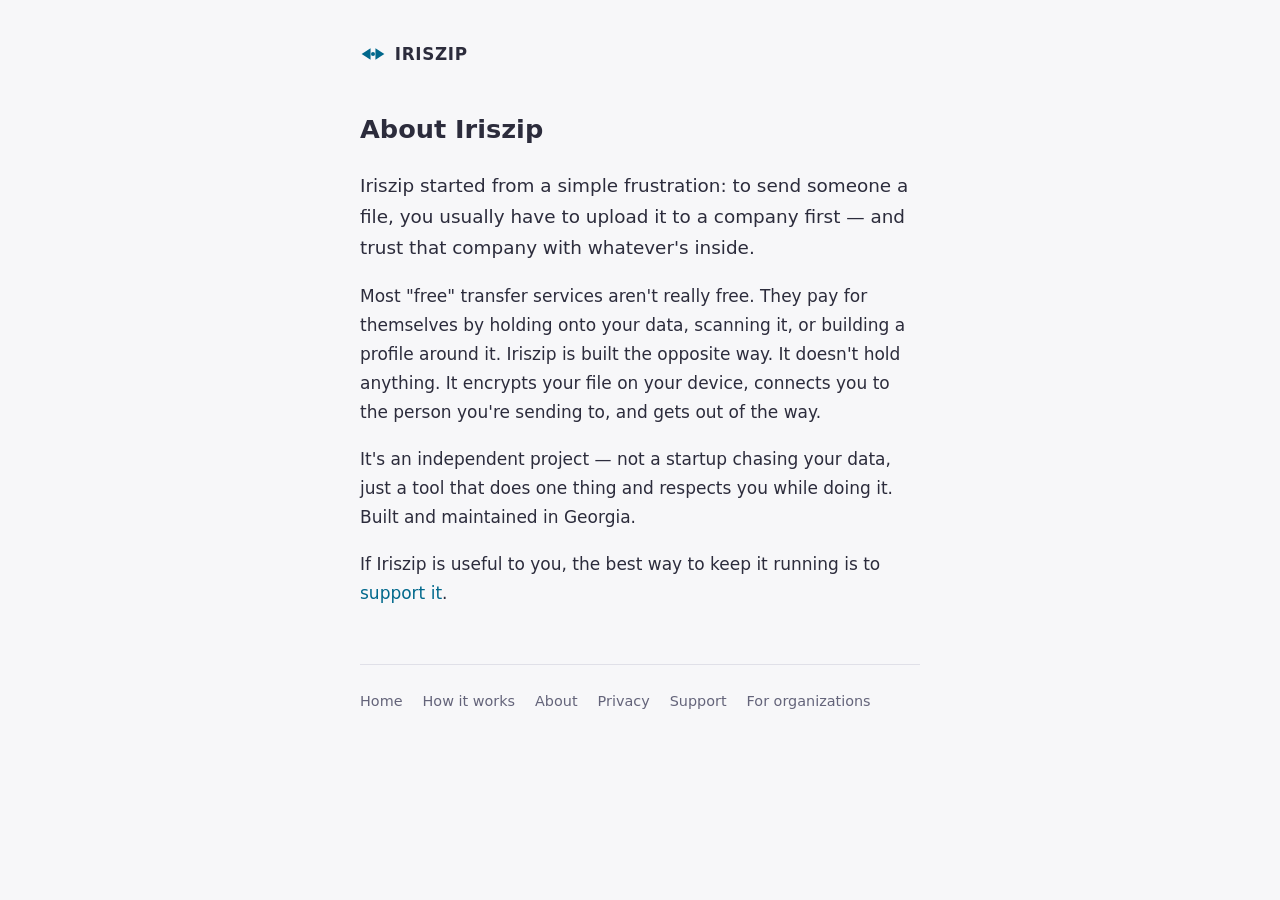
==== client/about.html @ 078b7ab5 "about, privacy, how-it-works and organisations pages" ====
<!doctype html>
<html lang="en">
<head>
    <meta charset="utf-8">
    <meta name="viewport" content="width=device-width, initial-scale=1, viewport-fit=cover">
    <title>About Iriszip</title>
    <link rel="icon" type="image/svg+xml" href="favicon.svg">
    <meta name="description" content="About Iriszip — an independent, privacy-first file transfer project.">
    <link rel="stylesheet" href="pages.css">
</head>
<body>
<div class="pg-wrap">

    <a class="pg-head" href="index.html" aria-label="Iriszip home">
        <svg viewBox="0 0 32 32" fill="none" aria-hidden="true">
            <path d="M2 16 L13 9 L13 23 Z" fill="currentColor"/>
            <path d="M30 16 L19 9 L19 23 Z" fill="currentColor"/>
            <circle cx="16" cy="16" r="2.5" fill="currentColor"/>
        </svg>
        <span class="pg-head-text">IRISZIP</span>
    </a>

    <h1>About Iriszip</h1>

    <p class="pg-lead">
        Iriszip started from a simple frustration: to send someone a file, you
        usually have to upload it to a company first &mdash; and trust that company
        with whatever's inside.
    </p>

    <p>
        Most "free" transfer services aren't really free. They pay for themselves
        by holding onto your data, scanning it, or building a profile around it.
        Iriszip is built the opposite way. It doesn't hold anything. It encrypts
        your file on your device, connects you to the person you're sending to, and
        gets out of the way.
    </p>

    <p>
        It's an independent project &mdash; not a startup chasing your data, just a
        tool that does one thing and respects you while doing it. Built and
        maintained in Georgia.
    </p>

    <p>
        If Iriszip is useful to you, the best way to keep it running is to
        <a href="donate.html">support it</a>.
    </p>

    <nav class="pg-foot">
        <a href="index.html">Home</a>
        <a href="security.html">How it works</a>
        <a href="about.html">About</a>
        <a href="privacy.html">Privacy</a>
        <a href="donate.html">Support</a>
        <a href="organizations.html">For organizations</a>
    </nav>

</div>
</body>
</html>
---- client/pages.css ----
/* ═══════════════════════════════════════════════════════════════════
   Iriszip — pages.css
   Shared styles for the static content pages (about, security, privacy,
   donate, organizations). No JavaScript. Calm palette: one background,
   one text colour, one accent. Mirrors the app's tokens + dark theme.
   ═══════════════════════════════════════════════════════════════════ */

:root {
  --pg-bg:      #F7F7F9;   /* page background */
  --pg-fg:      #2C2C3C;   /* body text       */
  --pg-muted:   #64647A;   /* secondary text  */
  --pg-line:    #E0E0E8;   /* hairlines       */
  --pg-accent:  #01688c;   /* links           */

  --pg-font: system-ui, -apple-system, BlinkMacSystemFont,
             "Segoe UI", "Segoe UI Variable", sans-serif;
  --pg-max:  38rem;
}

@media (prefers-color-scheme: dark) {
  :root {
    --pg-bg:     #0C0C18;
    --pg-fg:     #E8E8F0;
    --pg-muted:  #8080A0;
    --pg-line:   #222232;
    --pg-accent: #4FB6D6;
  }
}

* { box-sizing: border-box; }

html { -webkit-text-size-adjust: 100%; }

body {
  margin: 0;
  background: var(--pg-bg);
  color: var(--pg-fg);
  font-family: var(--pg-font);
  font-size: 1.0625rem;
  line-height: 1.7;
  -webkit-font-smoothing: antialiased;
  text-rendering: optimizeLegibility;
}

.pg-wrap {
  max-width: var(--pg-max);
  margin: 0 auto;
  padding: 2.5rem 1.5rem 3.5rem;
}

/* ── Header / wordmark ──────────────────────────────────────────── */
.pg-head {
  display: flex;
  align-items: center;
  gap: 0.55rem;
  margin-bottom: 2.75rem;
  text-decoration: none;
  color: var(--pg-fg);
}

.pg-head svg { width: 26px; height: 26px; color: var(--pg-accent); }

.pg-head-text {
  font-weight: 600;
  letter-spacing: 0.04em;
  font-size: 1.05rem;
}

/* ── Typography ─────────────────────────────────────────────────── */
h1 {
  font-size: 1.6rem;
  font-weight: 650;
  line-height: 1.3;
  margin: 0 0 1.5rem;
}

h2 {
  font-size: 1.15rem;
  font-weight: 600;
  margin: 2.25rem 0 0.5rem;
}

p { margin: 0 0 1.15rem; }

.pg-lead { font-size: 1.15rem; }

.pg-muted { color: var(--pg-muted); }

a { color: var(--pg-accent); text-decoration: none; }
a:hover { text-decoration: underline; }

ul { padding-left: 1.2rem; margin: 0 0 1.15rem; }
li { margin-bottom: 0.6rem; }

strong { font-weight: 650; }

hr {
  border: 0;
  border-top: 1px solid var(--pg-line);
  margin: 2.5rem 0;
}

/* ── Donate buttons ─────────────────────────────────────────────── */
.pg-btn-row {
  display: flex;
  flex-wrap: wrap;
  gap: 0.75rem;
  margin: 1.5rem 0 0.5rem;
}

.pg-btn {
  display: inline-block;
  padding: 0.7rem 1.4rem;
  border: 1px solid var(--pg-accent);
  border-radius: 0.5rem;
  font-weight: 600;
  color: var(--pg-accent);
  text-decoration: none;
}

.pg-btn--solid {
  background: var(--pg-accent);
  color: #fff;
}

.pg-btn:hover { text-decoration: none; opacity: 0.88; }

/* ── Footer nav ─────────────────────────────────────────────────── */
.pg-foot {
  margin-top: 3.5rem;
  padding-top: 1.5rem;
  border-top: 1px solid var(--pg-line);
  display: flex;
  flex-wrap: wrap;
  gap: 0.5rem 1.25rem;
  font-size: 0.9rem;
}

.pg-foot a { color: var(--pg-muted); }
.pg-foot a:hover { color: var(--pg-accent); }
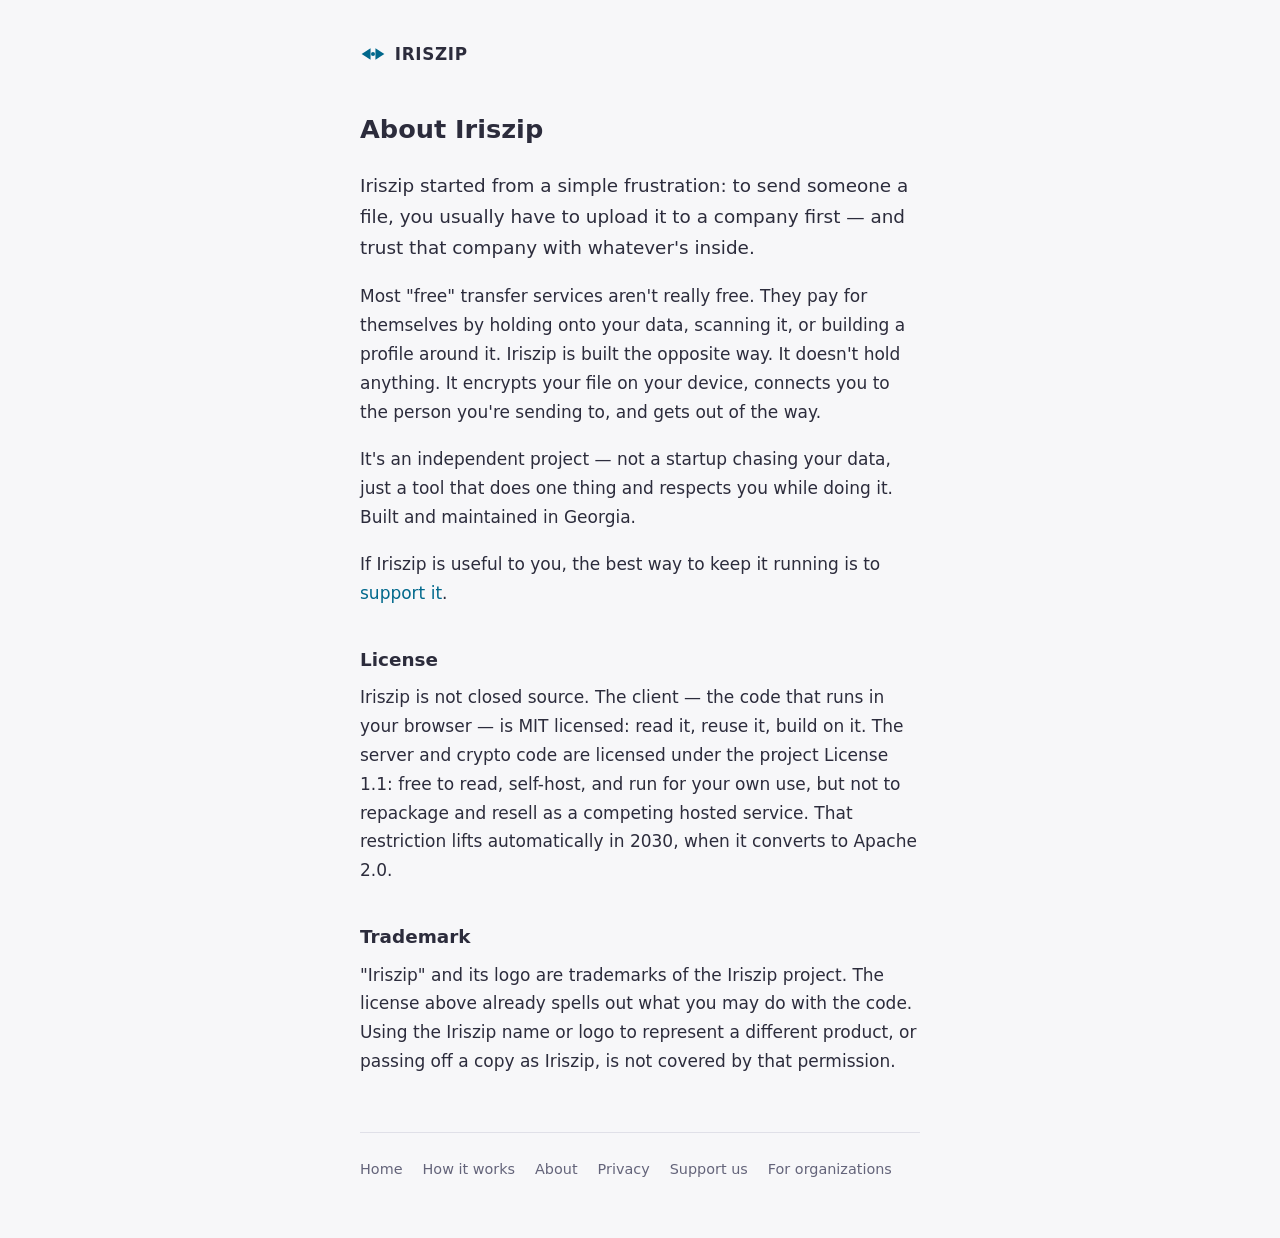
==== commit 0a92f21d: "docker self-hosting, verified on two devices" ====
--- a/client/about.html
+++ b/client/about.html
@@ -47,12 +47,32 @@
         <a href="donate.html">support it</a>.
     </p>
 
+    <h2>License</h2>
+
+    <p>
+        Iriszip is not closed source. The client &mdash; the code
+        that runs in your browser &mdash; is MIT licensed: read it, reuse it, build
+        on it. The server and crypto code are licensed under the project
+        License 1.1: free to read, self-host, and run for your own use, but not to
+        repackage and resell as a competing hosted service. That restriction lifts
+        automatically in 2030, when it converts to Apache 2.0.
+    </p>
+
+    <h2>Trademark</h2>
+
+    <p>
+        "Iriszip" and its logo are trademarks of the Iriszip project. The license
+        above already spells out what you may do with the code. Using the Iriszip
+        name or logo to represent a different product, or passing off a copy as
+        Iriszip, is not covered by that permission.
+    </p>
+
     <nav class="pg-foot">
         <a href="index.html">Home</a>
         <a href="security.html">How it works</a>
         <a href="about.html">About</a>
         <a href="privacy.html">Privacy</a>
-        <a href="donate.html">Support</a>
+        <a href="donate.html">Support us</a>
         <a href="organizations.html">For organizations</a>
     </nav>
 
--- a/client/pages.css
+++ b/client/pages.css
@@ -125,6 +125,29 @@
 
 .pg-btn:hover { text-decoration: none; opacity: 0.88; }
 
+.pg-note { margin-top: 1.25rem; }
+
+/* ── Crypto address blocks ──────────────────────────────────────── */
+.pg-addr {
+  margin: 0 0 1.25rem;
+  padding: 0.9rem 1.1rem;
+  border: 1px solid var(--pg-line);
+  border-radius: 0.5rem;
+}
+
+.pg-addr dt {
+  font-weight: 650;
+  margin-bottom: 0.35rem;
+}
+
+.pg-addr dd {
+  margin: 0;
+  font-family: ui-monospace, SFMono-Regular, Menlo, Consolas, monospace;
+  font-size: 0.92rem;
+  word-break: break-all;
+  color: var(--pg-muted);
+}
+
 /* ── Footer nav ─────────────────────────────────────────────────── */
 .pg-foot {
   margin-top: 3.5rem;
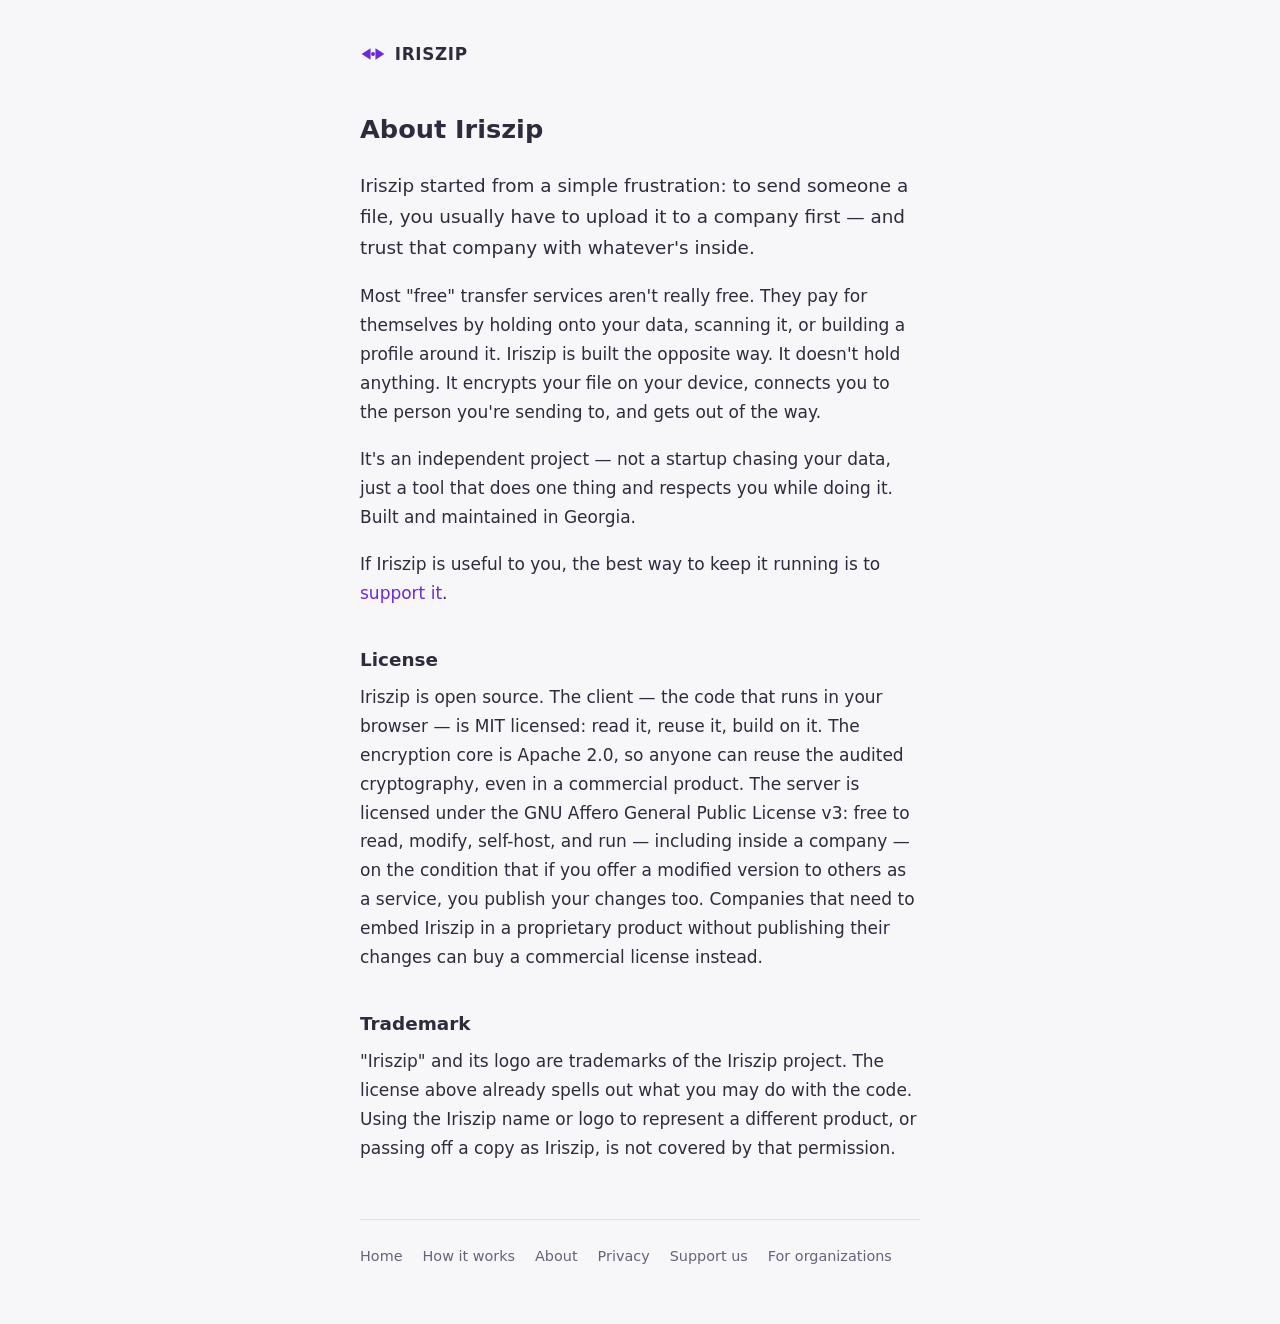
==== commit 552cbbc0: "v1.0.0 — agpl-3.0 server, apache-2.0 crypto, mit client" ====
--- a/client/about.html
+++ b/client/about.html
@@ -50,12 +50,15 @@
     <h2>License</h2>
 
     <p>
-        Iriszip is not closed source. The client &mdash; the code
-        that runs in your browser &mdash; is MIT licensed: read it, reuse it, build
-        on it. The server and crypto code are licensed under the project
-        License 1.1: free to read, self-host, and run for your own use, but not to
-        repackage and resell as a competing hosted service. That restriction lifts
-        automatically in 2030, when it converts to Apache 2.0.
+        Iriszip is open source. The client &mdash; the code that runs in your
+        browser &mdash; is MIT licensed: read it, reuse it, build on it. The
+        encryption core is Apache 2.0, so anyone can reuse the audited
+        cryptography, even in a commercial product. The server is licensed under
+        the GNU Affero General Public License v3: free to read, modify, self-host,
+        and run &mdash; including inside a company &mdash; on the condition that if
+        you offer a modified version to others as a service, you publish your
+        changes too. Companies that need to embed Iriszip in a proprietary product
+        without publishing their changes can buy a commercial license instead.
     </p>
 
     <h2>Trademark</h2>
--- a/client/pages.css
+++ b/client/pages.css
@@ -10,7 +10,7 @@
   --pg-fg:      #2C2C3C;   /* body text       */
   --pg-muted:   #64647A;   /* secondary text  */
   --pg-line:    #E0E0E8;   /* hairlines       */
-  --pg-accent:  #01688c;   /* links           */
+  --pg-accent:  #6D28D9;   /* links           */
 
   --pg-font: system-ui, -apple-system, BlinkMacSystemFont,
              "Segoe UI", "Segoe UI Variable", sans-serif;
@@ -23,7 +23,7 @@
     --pg-fg:     #E8E8F0;
     --pg-muted:  #8080A0;
     --pg-line:   #222232;
-    --pg-accent: #4FB6D6;
+    --pg-accent: #A78BFA;
   }
 }
 
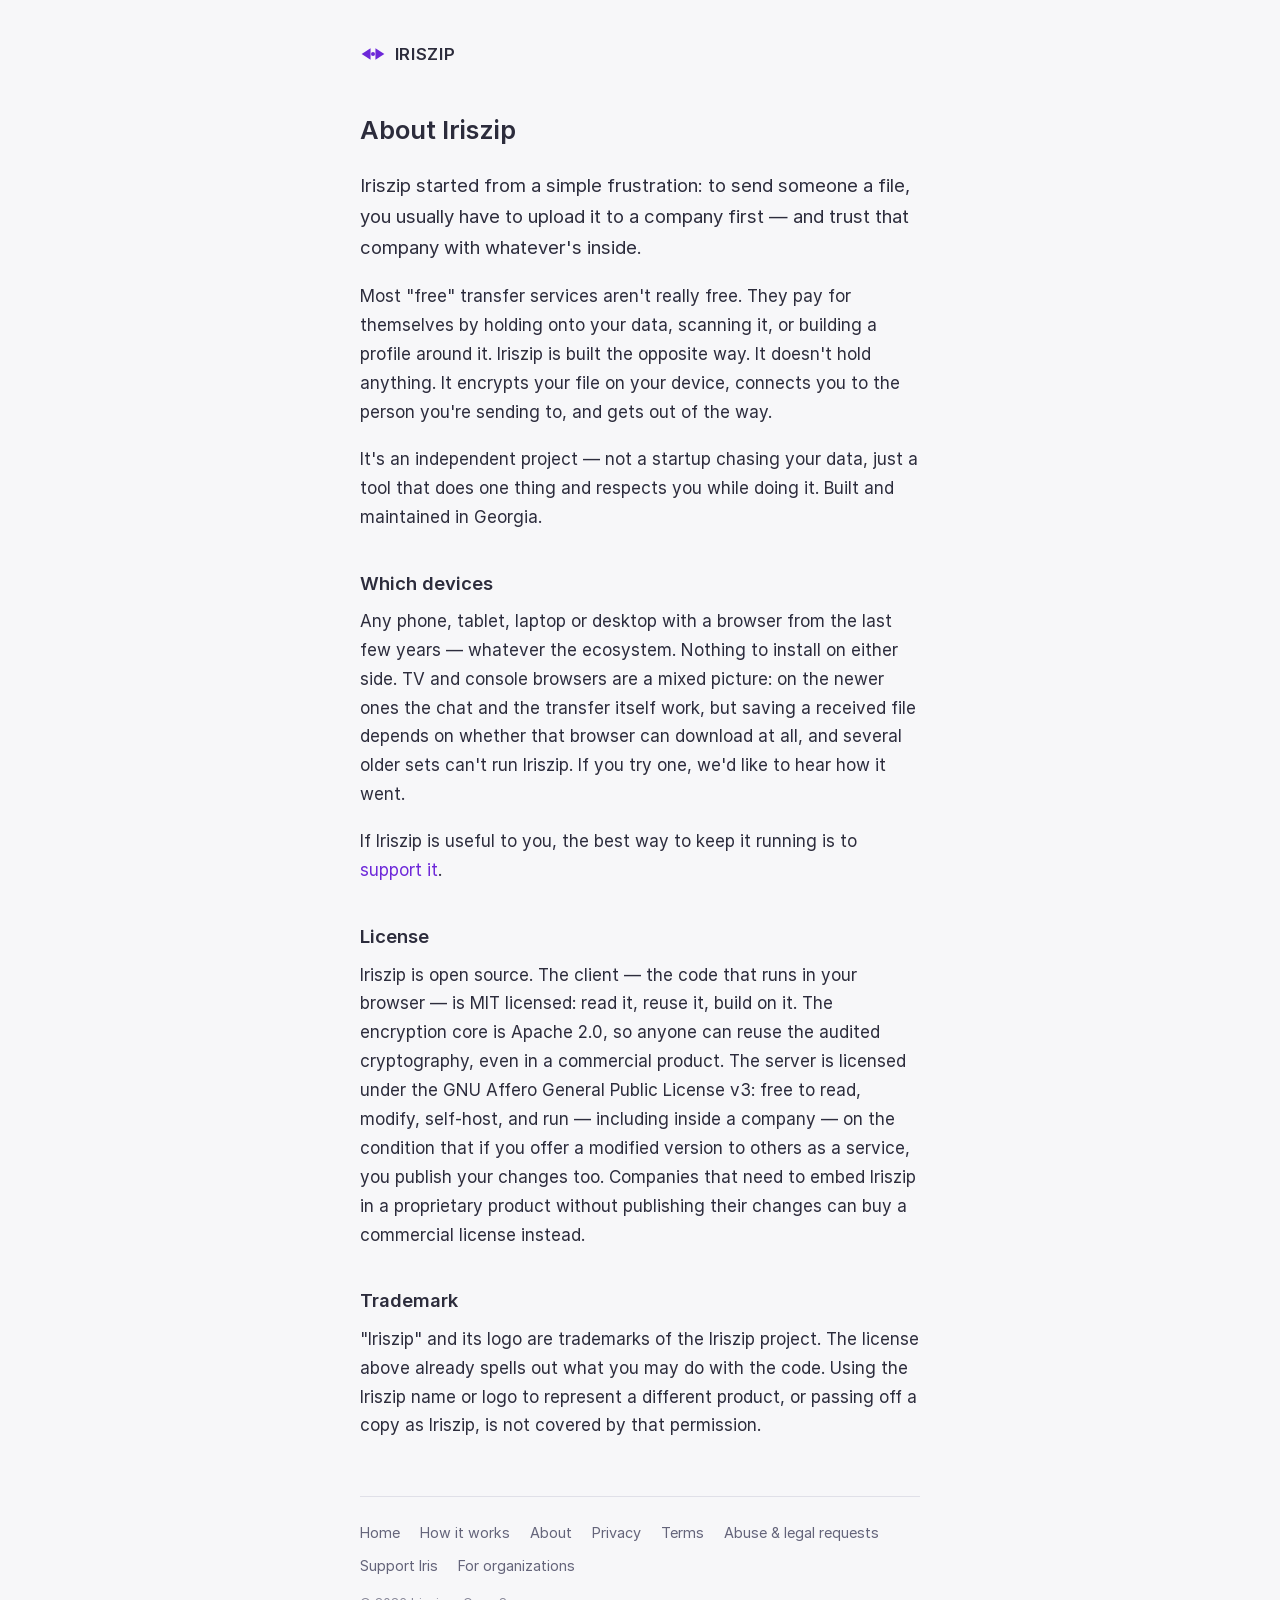
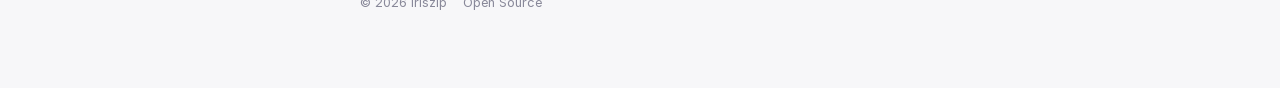
==== commit 93177f78: "release: nine-digit pairing, legal and policy pages, self-hosted fonts, contributor docs" ====
--- a/client/about.html
+++ b/client/about.html
@@ -42,6 +42,17 @@
         maintained in Georgia.
     </p>
 
+    <h2>Which devices</h2>
+
+    <p>
+        Any phone, tablet, laptop or desktop with a browser from the last few
+        years &mdash; whatever the ecosystem. Nothing to install on either side.
+        TV and console browsers are a mixed picture: on the newer ones the chat
+        and the transfer itself work, but saving a received file depends on
+        whether that browser can download at all, and several older sets can't
+        run Iriszip. If you try one, we'd like to hear how it went.
+    </p>
+
     <p>
         If Iriszip is useful to you, the best way to keep it running is to
         <a href="donate.html">support it</a>.
@@ -75,9 +86,16 @@
         <a href="security.html">How it works</a>
         <a href="about.html">About</a>
         <a href="privacy.html">Privacy</a>
-        <a href="donate.html">Support us</a>
+        <a href="terms.html">Terms</a>
+        <a href="abuse.html">Abuse &amp; legal requests</a>
+        <a href="donate.html">Support Iris</a>
         <a href="organizations.html">For organizations</a>
     </nav>
+
+    <p class="pg-legal">
+        <span>&copy; 2026 Iriszip</span>
+        <a href="https://iriszip.com/source">Open Source</a>
+    </p>
 
 </div>
 </body>
--- a/client/pages.css
+++ b/client/pages.css
@@ -1,3 +1,7 @@
+@font-face { font-family: "Inter"; font-style: normal; font-weight: 400; font-display: swap; src: url("fonts/Inter-Regular.woff2") format("woff2"); }
+@font-face { font-family: "Inter"; font-style: normal; font-weight: 600; font-display: swap; src: url("fonts/Inter-SemiBold.woff2") format("woff2"); }
+@font-face { font-family: "JetBrains Mono"; font-style: normal; font-weight: 400; font-display: swap; src: url("fonts/JetBrainsMono-Regular.woff2") format("woff2"); }
+
 /* ═══════════════════════════════════════════════════════════════════
    Iriszip — pages.css
    Shared styles for the static content pages (about, security, privacy,
@@ -12,7 +16,7 @@
   --pg-line:    #E0E0E8;   /* hairlines       */
   --pg-accent:  #6D28D9;   /* links           */
 
-  --pg-font: system-ui, -apple-system, BlinkMacSystemFont,
+  --pg-font: "Inter", system-ui, -apple-system, BlinkMacSystemFont,
              "Segoe UI", "Segoe UI Variable", sans-serif;
   --pg-max:  38rem;
 }
@@ -69,7 +73,7 @@
 /* ── Typography ─────────────────────────────────────────────────── */
 h1 {
   font-size: 1.6rem;
-  font-weight: 650;
+  font-weight: 600;
   line-height: 1.3;
   margin: 0 0 1.5rem;
 }
@@ -92,7 +96,7 @@
 ul { padding-left: 1.2rem; margin: 0 0 1.15rem; }
 li { margin-bottom: 0.6rem; }
 
-strong { font-weight: 650; }
+strong { font-weight: 600; }
 
 hr {
   border: 0;
@@ -136,13 +140,13 @@
 }
 
 .pg-addr dt {
-  font-weight: 650;
+  font-weight: 600;
   margin-bottom: 0.35rem;
 }
 
 .pg-addr dd {
   margin: 0;
-  font-family: ui-monospace, SFMono-Regular, Menlo, Consolas, monospace;
+  font-family: "JetBrains Mono", ui-monospace, SFMono-Regular, Menlo, Consolas, monospace;
   font-size: 0.92rem;
   word-break: break-all;
   color: var(--pg-muted);
@@ -161,3 +165,18 @@
 
 .pg-foot a { color: var(--pg-muted); }
 .pg-foot a:hover { color: var(--pg-accent); }
+
+/* Second footer line: trust and developer links, deliberately quieter than
+   the product nav above it. No top border — it belongs to the same block. */
+.pg-legal {
+  margin-top: 0.85rem;
+  display: flex;
+  flex-wrap: wrap;
+  gap: 0.4rem 1rem;
+  font-size: 0.8rem;
+  color: var(--pg-muted);
+  opacity: 0.75;
+}
+
+.pg-legal a { color: var(--pg-muted); }
+.pg-legal a:hover { color: var(--pg-accent); }
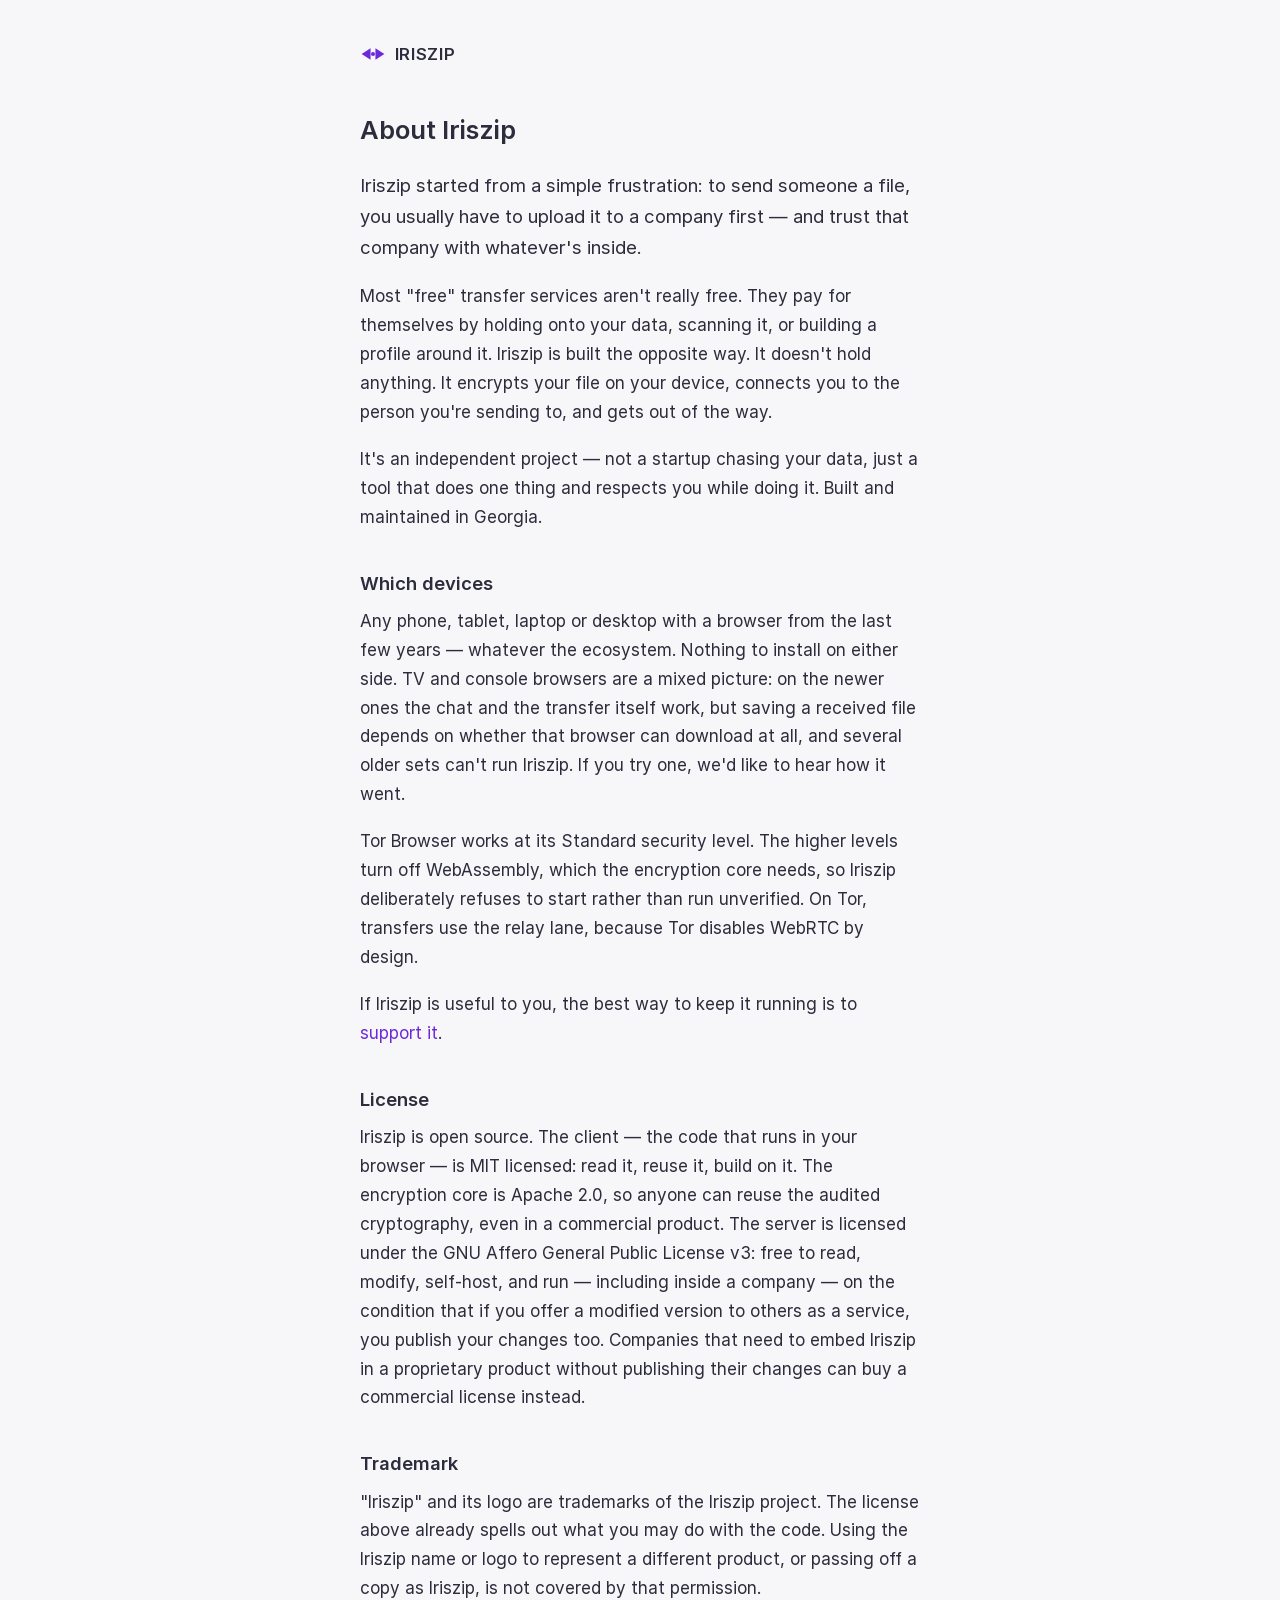
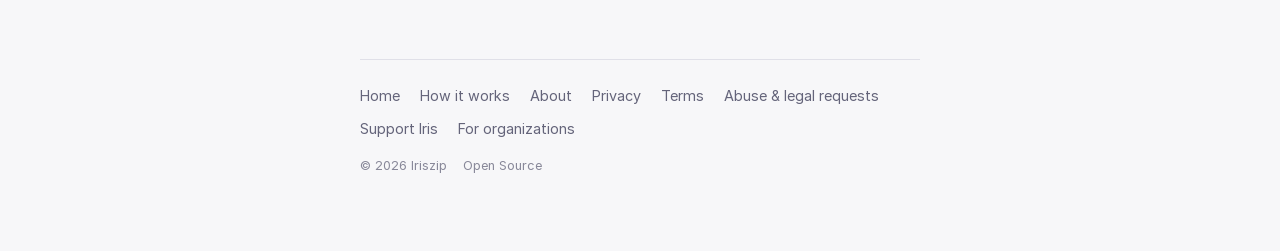
==== commit d9fe29f5: "social preview card, sitemap, page metadata, and tor guidance" ====
--- a/client/about.html
+++ b/client/about.html
@@ -54,6 +54,13 @@
     </p>
 
     <p>
+        Tor Browser works at its Standard security level. The higher levels
+        turn off WebAssembly, which the encryption core needs, so Iriszip
+        deliberately refuses to start rather than run unverified. On Tor,
+        transfers use the relay lane, because Tor disables WebRTC by design.
+    </p>
+
+    <p>
         If Iriszip is useful to you, the best way to keep it running is to
         <a href="donate.html">support it</a>.
     </p>
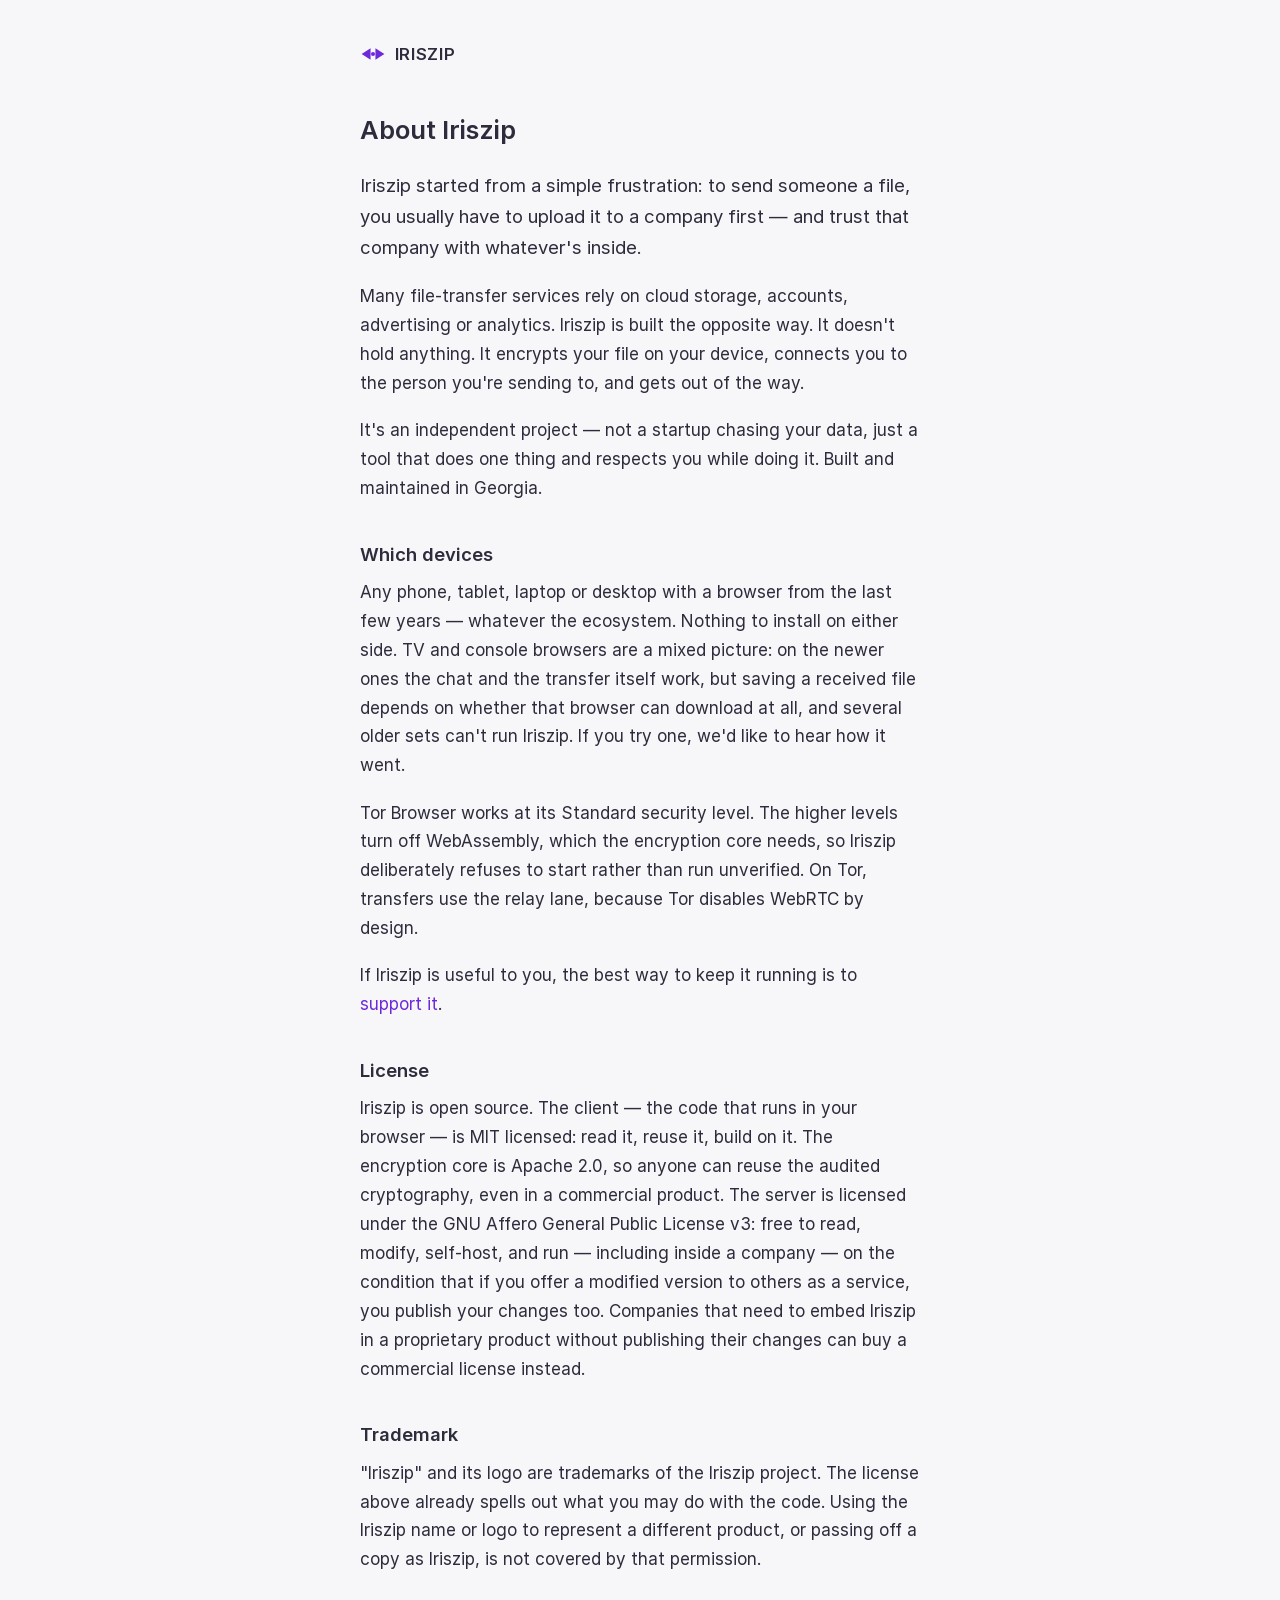
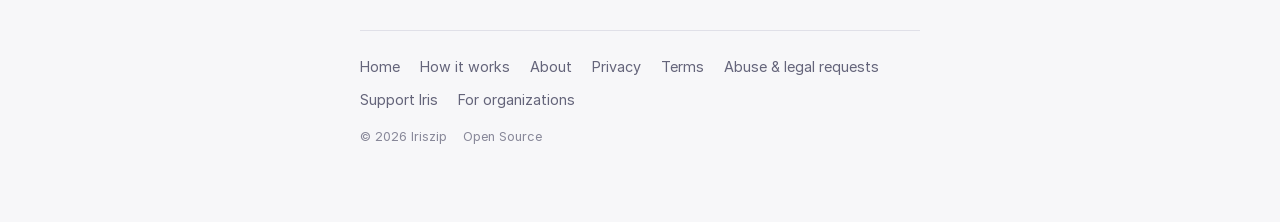
==== commit ce0a618e: "sharper wording: store-now-decrypt-later resistance, browser support matrix, services comparison" ====
--- a/client/about.html
+++ b/client/about.html
@@ -29,9 +29,8 @@
     </p>
 
     <p>
-        Most "free" transfer services aren't really free. They pay for themselves
-        by holding onto your data, scanning it, or building a profile around it.
-        Iriszip is built the opposite way. It doesn't hold anything. It encrypts
+        Many file-transfer services rely on cloud storage, accounts, advertising
+        or analytics. Iriszip is built the opposite way. It doesn't hold anything. It encrypts
         your file on your device, connects you to the person you're sending to, and
         gets out of the way.
     </p>
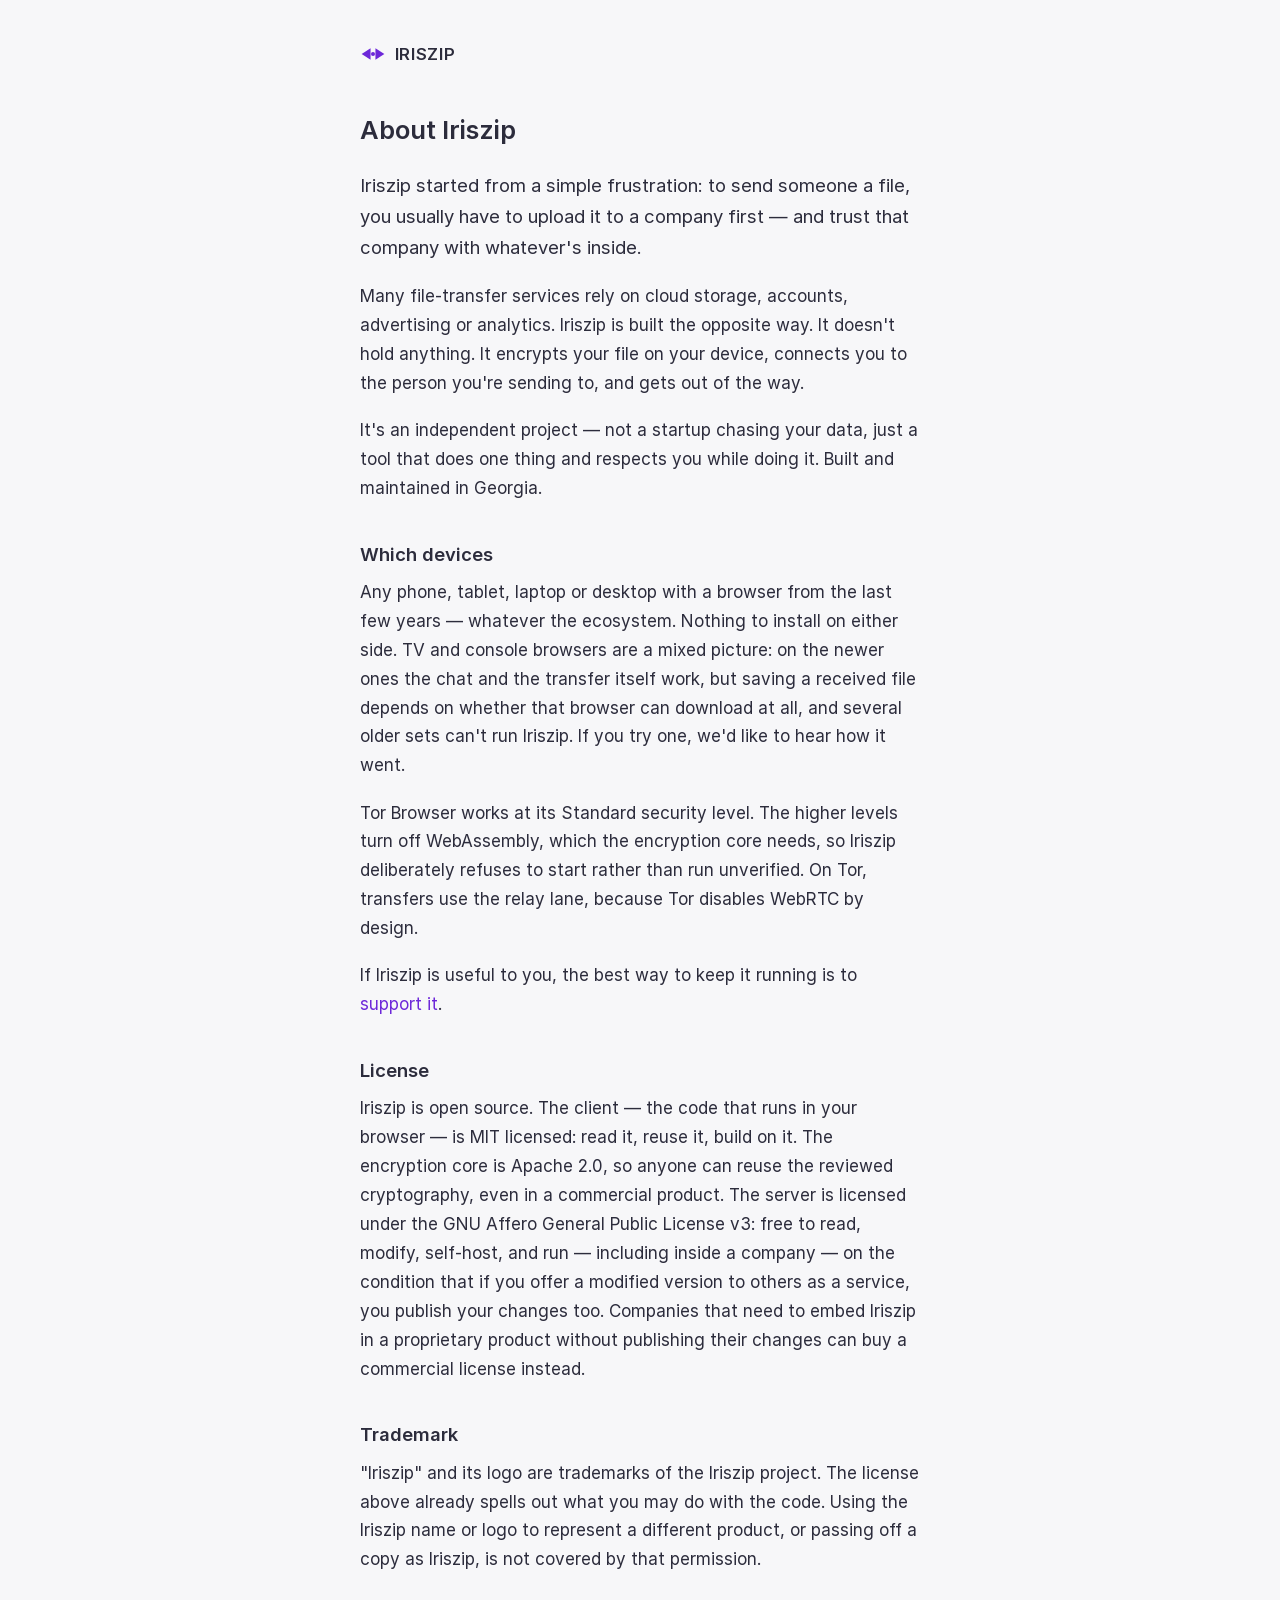
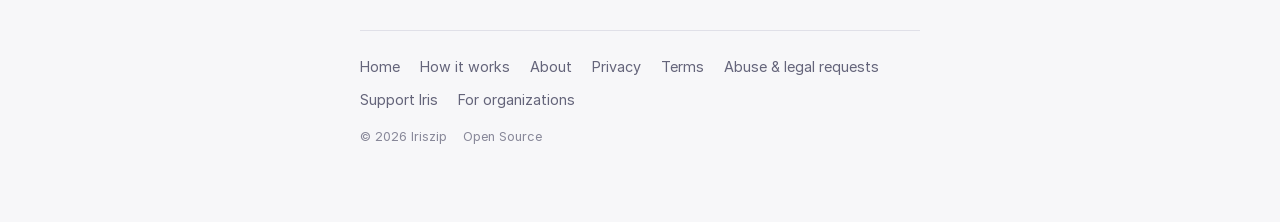
==== commit eb02a7d8: "docs: protocol spec, self-host relay variables, about page" ====
--- a/client/about.html
+++ b/client/about.html
@@ -69,7 +69,7 @@
     <p>
         Iriszip is open source. The client &mdash; the code that runs in your
         browser &mdash; is MIT licensed: read it, reuse it, build on it. The
-        encryption core is Apache 2.0, so anyone can reuse the audited
+        encryption core is Apache 2.0, so anyone can reuse the reviewed
         cryptography, even in a commercial product. The server is licensed under
         the GNU Affero General Public License v3: free to read, modify, self-host,
         and run &mdash; including inside a company &mdash; on the condition that if
